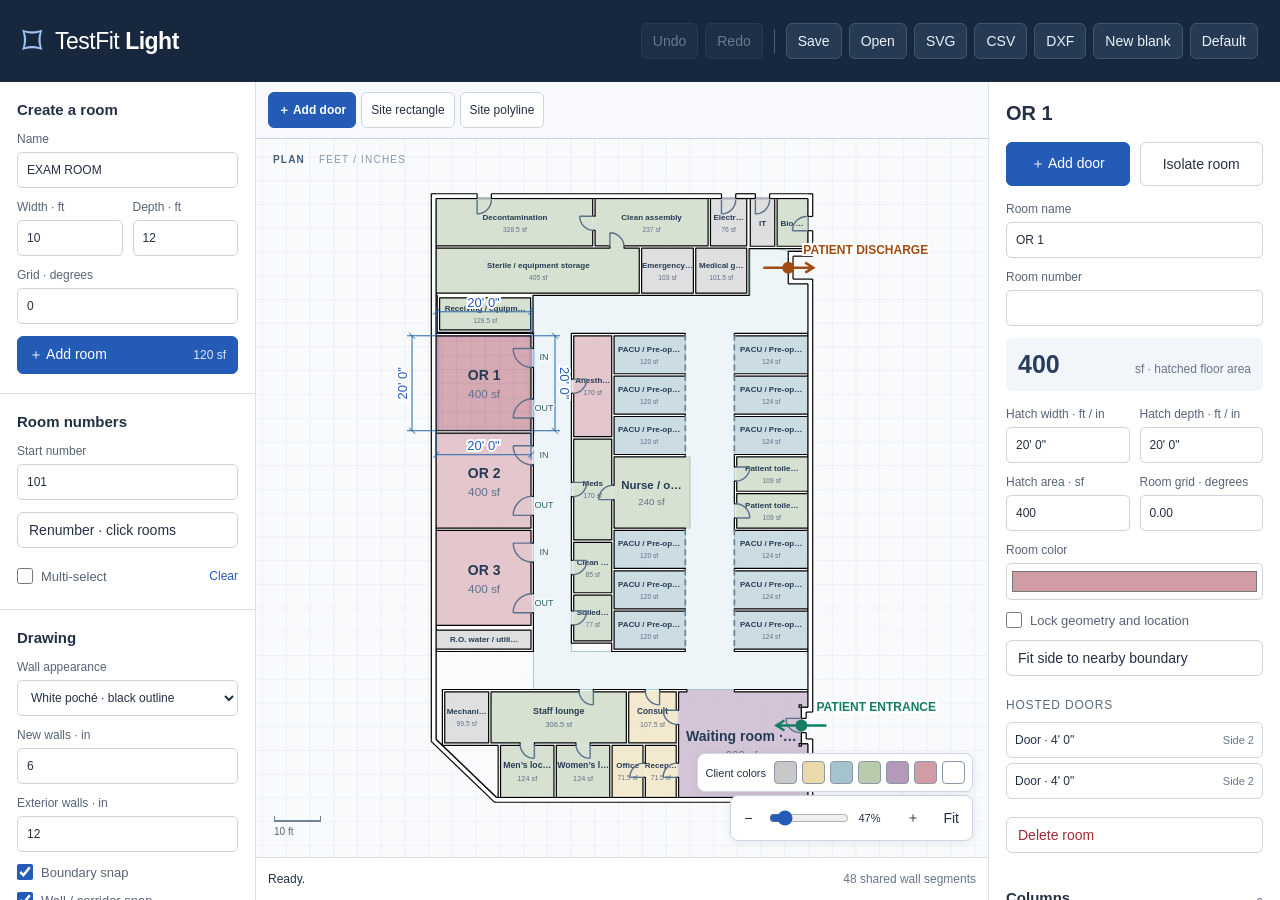
==== index.html @ dc048bba "Add files via upload" ====
<!doctype html>
<html lang="en">
<head><meta charset="utf-8"><meta name="viewport" content="width=device-width, initial-scale=1"><title>TestFit Light</title><meta name="description" content="A straight-sided architectural test-fit editor with boundary alignment, shared walls, groups, doors and curtains."><link rel="stylesheet" href="styles.css?v=solid-wall-snap-71"></head>
<body>
  <header><div class="brand"><span class="brand-mark" aria-hidden="true">⌑</span><div><h1>TestFit <strong>Light</strong></h1></div></div><div class="header-actions"><button id="undo" title="Undo (Ctrl+Z)">Undo</button><button id="redo" title="Redo (Ctrl+Shift+Z)">Redo</button><span class="divider"></span><button id="save">Save</button><button id="open">Open</button><button id="export" title="Wall centerlines + door leaves and swing arcs · no fills or reference outlines · full-size feet">SVG</button><button id="exportCsv" title="Room program: net hatch areas and feet/inches A × B dimensions">CSV</button><button id="exportDxf" title="Editable wall-centerline curves · 1 CAD unit = 1 foot">DXF</button><button id="blank">New blank</button><button id="sample" title="Default layout">Default</button><input id="file" type="file" accept=".json" hidden></div></header>
  <main>
    <aside class="left" id="roomsPanel">
      <section><h2>Create a room</h2><form id="createForm"><label>Name<input id="newName" value="EXAM ROOM" maxlength="48" required></label><div class="two"><label>Width · ft<input id="newWidth" type="number" min="2" max="500" step="0.25" value="10" required></label><label>Depth · ft<input id="newDepth" type="number" min="2" max="500" step="0.25" value="12" required></label></div><div><label>Grid · degrees<input id="newAngle" type="number" min="-180" max="180" step="1" value="0"></label></div><button class="primary wide" type="submit">＋ Add room <span id="newArea">120 sf</span></button></form></section>
      <section><h2>Room numbers</h2><label>Start number<input id="numberStart" value="101" maxlength="32" placeholder="A-101"></label><button id="renumberRooms" class="wide">Renumber · click rooms</button><div class="selection-tools"><label class="check"><input id="multi" type="checkbox"> Multi-select</label><button id="clearSelection" class="text-button">Clear</button></div></section>
      <section><h2>Drawing</h2><label>Wall appearance<select id="wallStyle"><option value="black">Solid black</option><option value="poche" selected>White poché · black outline</option><option value="hatch">Hatched poché · black outline</option></select></label><label>New walls · in<input id="defaultThickness" type="number" min="1" max="36" step="0.5" value="6"></label><label>Exterior walls · in<input id="exteriorThickness" type="number" min="1" max="36" step="0.5" value="12"></label><label class="check"><input id="boundarySnap" type="checkbox" checked> Boundary snap</label><label class="check"><input id="roomSnap" type="checkbox" checked> Wall / corridor snap</label><label>Solid wall snap<select id="solidWallSnap"><option value="middle">Middle</option><option value="outer">Outer face</option><option value="inner">Inner face</option></select></label><label>Snap distance · ft<input id="snapDistance" type="number" min="0.1" max="10" step="0.25" value="2"></label></section>
    </aside>
    <section class="workspace" id="canvasPanel" aria-label="Plan drawing">
      <div class="toolbar"><div class="boundary-buttons"><button id="addDoor" class="primary" type="button">＋ Add door</button><button id="siteRect">Site rectangle</button><button id="sitePoly">Site polyline</button><button id="finish" hidden>Finish boundary</button><button id="undoPoint" hidden>Undo point</button><button id="cancel" hidden>Cancel</button></div></div>
      <div class="drawing" id="drawing"><svg id="plan" role="img" aria-label="Interactive architectural floor plan" tabindex="0"></svg><div id="isolationBar" class="isolation-bar" hidden><span id="isolationName"></span><button id="exitIsolation" type="button">Exit isolation</button></div><div id="pathDrawingBar" class="path-drawing-bar" hidden><span id="pathDrawingHint">90° corners · click end, then stop.</span><button id="stopDrawing" class="primary" type="button">■ Stop drawing</button></div><div class="canvas-badge">PLAN <span>FEET / INCHES</span></div><div id="clientPalette" class="client-palette" role="group" aria-label="Client room colors"></div><div class="zoom"><button id="zoomOut" aria-label="Zoom out">−</button><input id="zoom" type="range" min="0.5" max="35" step="0.25" value="10" aria-label="Drawing zoom"><output id="zoomValue">100%</output><button id="zoomIn" aria-label="Zoom in">＋</button><button id="fit">Fit</button></div><div class="scale"><span id="scaleBar"></span><label>10 ft</label></div></div>
      <footer><p id="status" role="status">Ready.</p><output id="wallCount"></output></footer>
    </section>
    <aside class="right" id="propertiesPanel"><div class="inspector-heading"><h2 id="inspectorTitle">EXAM ROOM</h2></div><div id="inspector"></div><section class="corridor-section"><div class="section-heading"><h2>Corridor paths</h2></div><label>New path width · ft<input id="corridorWidth" type="number" min="1" max="100" step="0.25" value="8"></label><label>Path direction<select id="corridorDirection"><option value="ortho" selected>Orthogonal · 90° corners</option><option value="free">Free angle</option></select></label><button id="drawCorridor" class="primary wide">＋ Draw corridor path</button><button id="resumeDrawing" class="wide" type="button" hidden>Resume unfinished path</button><button id="discardDraft" class="text-button" type="button" hidden>Discard unfinished path</button><div id="corridorList" class="side-list"></div></section><section class="boundary-list-section"><div class="section-heading"><h2>Boundaries</h2><span id="boundaryCount"></span></div><div id="boundaryList"></div><div id="exclusionControls"></div><details><summary>Import / edit boundary</summary><input id="svgFile" type="file" accept=".svg,.json,image/svg+xml,application/json" hidden><button id="svgChoose" class="wide" type="button">Choose SVG or JSON file</button><p id="svgNotice" class="hint"></p><label>Outline<select id="svgOutline"></select></label><label>Actual overall width · ft<input id="svgWidth" type="number" min="0.01" max="10000" step="any" value="177"></label><div class="two"><label>Left X · ft<input id="svgX" type="number" step="any" value="0"></label><label>Top Y · ft<input id="svgY" type="number" step="any" value="0"></label></div><label>Apply as<select id="svgMode"><option value="study">Separate boundary-only study</option><option value="replace">Replace boundary · keep rooms in place</option></select></label><div id="svgPreview"></div><button id="svgApply" class="primary wide" type="button" disabled>Apply boundary</button></details><p id="projectNote" class="notice warning" hidden></p></section></aside>
  </main>
  <nav class="mobile-nav"><a href="#canvasPanel">Plan</a><a href="#roomsPanel">Rooms</a><a href="#propertiesPanel">Properties</a></nav>
  <script src="geometry.js?v=solid-wall-snap-71"></script><script src="edit-tools.js?v=solid-wall-snap-71"></script><script src="hosted-doors.js?v=solid-wall-snap-71"></script><script src="cad-export.js?v=solid-wall-snap-71"></script><script src="default-project.js?v=solid-wall-snap-71"></script><script src="september-studies.js?v=solid-wall-snap-71"></script><script src="app.js?v=csv-short-first-72"></script>
</body></html>
---- styles.css ----
:root{font-family:Arial,Helvetica,sans-serif;color:#233044;background:#e8edf2;font-size:14px;--accent:#235bb7;--line:#dbe1e8;--muted:#68768a}*{box-sizing:border-box}body{margin:0}button,input,select{font:inherit}button{background:white;color:inherit;border:1px solid #cbd4df;border-radius:6px;padding:9px 11px;cursor:pointer;min-height:36px}button:hover{background:#edf3fd;border-color:#8caad6}button:disabled{opacity:.4;cursor:default}button.active,.primary{background:var(--accent);color:white;border-color:var(--accent)}button:focus-visible,a:focus-visible,input:focus-visible,select:focus-visible{outline:3px solid #88afea;outline-offset:2px}header{height:82px;padding:15px 22px;display:flex;align-items:center;justify-content:space-between;gap:20px;background:#17283e;color:white}.brand{display:flex;align-items:center;gap:12px;flex-shrink:0}.brand-mark{font-size:40px;line-height:1;color:#9fc0ef}h1{font-size:23px;margin:0;font-weight:400;letter-spacing:-.5px}h1 strong{font-weight:700}.brand p{margin:5px 0 0;font-size:12px;color:#afc0d8}.header-actions{display:flex;gap:7px;align-items:center;overflow:auto}.header-actions button{white-space:nowrap;background:#263a54;color:#eaf1fb;border-color:#42546c}.divider{height:24px;border-left:1px solid #526379;margin:0 4px}main{height:calc(100dvh - 82px);display:grid;grid-template-columns:256px minmax(0,1fr) 292px;min-height:480px}aside{background:#fff;min-width:0;overflow:auto}.left{border-right:1px solid var(--line)}.right{border-left:1px solid var(--line)}section{min-width:0}aside section{padding:19px 17px;border-bottom:1px solid var(--line)}h2{font-size:15px;margin:0 0 14px}.eyebrow{font-size:11px;font-weight:700;letter-spacing:1.6px;color:#70849d;margin-bottom:9px}label{display:flex;flex-direction:column;gap:6px;font-size:12px;color:#566477;margin-bottom:12px}input,select{width:100%;min-width:0;border:1px solid #cbd4df;border-radius:5px;background:#fff;color:#233044;padding:9px;min-height:36px}input[type=checkbox]{width:16px;min-height:16px;height:16px;margin:0;accent-color:var(--accent)}input[type=color]{padding:3px;height:37px}input[type=range]{padding:0;accent-color:var(--accent);border:0;cursor:pointer}.check{flex-direction:row;align-items:center;gap:8px;font-size:13px}.two{display:grid;grid-template-columns:1fr 1fr;gap:10px}.wide{width:100%;display:flex;justify-content:space-between;align-items:center}.primary span{font-size:12px;color:#dce8fd}.hint{font-size:12px;line-height:1.5;color:var(--muted);margin:10px 0 0}.section-heading,.selection-tools{display:flex;align-items:center;justify-content:space-between;gap:8px}.section-heading h2{margin-bottom:10px}.section-heading output{font-size:12px;color:var(--muted)}.text-button{border:0;background:none;padding:0;min-height:28px;color:var(--accent);font-size:12px}.selection-tools .check{margin-bottom:0}.room-list{max-height:200px;overflow:auto;margin:10px -4px 0}.room-row{display:flex;gap:8px;align-items:center;padding:8px 6px;border:1px solid transparent;border-radius:5px}.room-row.active{background:#edf3fd;border-color:#b7ccec}.room-row button{border:0;background:none;min-height:30px;padding:2px;display:flex;flex:1;justify-content:space-between;align-items:center;text-align:left;gap:5px}.room-row button span{display:block;font-size:12px;color:var(--muted);margin-top:3px}.swatch{height:10px;width:10px;border-radius:2px;flex:none}.group-list{display:grid;gap:6px}.group-button{display:flex;justify-content:space-between;width:100%;text-align:left}.group-button small{color:var(--muted)}.workspace{min-width:0;display:flex;flex-direction:column;overflow:hidden}.toolbar{display:flex;flex-wrap:wrap;gap:12px;justify-content:space-between;align-items:center;background:#f7f9fc;padding:10px 12px;border-bottom:1px solid #cbd4df}.segmented{display:flex;gap:3px}.boundary-buttons{display:flex;gap:5px;flex-wrap:wrap}.toolbar button{font-size:12px;padding:7px 9px}.drawing{position:relative;flex:1;min-height:320px;overflow:hidden;background:#f8fafc}#plan{width:100%;height:100%;display:block;touch-action:none;user-select:none}.canvas-badge{position:absolute;left:17px;top:15px;font-size:10px;font-weight:bold;letter-spacing:1.2px;pointer-events:none;color:#465e7b}.canvas-badge span{margin-left:10px;color:#8797a9;font-weight:400}.zoom{position:absolute;bottom:16px;right:15px;display:flex;align-items:center;gap:7px;background:#fff;border:1px solid #ccd6e4;border-radius:8px;box-shadow:0 2px 8px #17283e12;padding:5px}.zoom button{min-height:30px;padding:4px 8px;border:0}.zoom input{width:80px;min-height:30px}.zoom output{font-size:11px;min-width:33px}.scale{position:absolute;left:18px;bottom:20px;pointer-events:none;font-size:10px;color:#738397}.scale span{display:block;border:solid #738397;border-width:0 1px 2px;height:6px}.scale label{font-size:10px;margin:4px 0 0}footer{display:flex;align-items:center;justify-content:space-between;gap:8px;padding:9px 12px;background:#fff;border-top:1px solid var(--line);font-size:12px;min-height:43px}footer p{margin:0;line-height:1.4}footer output{color:var(--muted);white-space:nowrap}.inspector-heading{padding:20px 17px 0}.inspector-heading h2{font-size:20px;margin:0}#inspector{padding:17px}.empty{padding:18px 0;color:var(--muted);line-height:1.55}.metric{background:#f2f5f9;padding:12px;border-radius:6px;margin-bottom:16px;display:flex;align-items:baseline;justify-content:space-between}.metric strong{font-size:25px;color:#263d5b}.metric span{font-size:12px;color:var(--muted)}.subheading{margin:22px 0 10px;font-size:12px;color:#5a6b81;letter-spacing:.8px;text-transform:uppercase}.side-list{display:grid;gap:5px}.side-button{display:flex;align-items:center;justify-content:space-between;text-align:left;font-size:12px;padding:8px}.side-button small{color:var(--muted);font-size:11px}.notice{padding:11px;background:#eaf1fc;border-left:3px solid var(--accent);font-size:12px;line-height:1.5;margin-bottom:16px}.warning{background:#fff6df;border-color:#d99b1d}.danger{color:#a02b36}.boundary-item{padding:10px 0;border-bottom:1px solid #e7ebf1;display:flex;align-items:center;gap:8px}.boundary-item div{flex:1}.boundary-item strong{font-size:12px}.boundary-item small{display:block;color:var(--muted);font-size:11px;margin-top:3px}.boundary-item button{font-size:12px;padding:5px;min-height:28px}.mobile-nav{display:none}.wall-hit{cursor:pointer}.room-hit{cursor:grab}.room-hit.locked{cursor:default}.room-hit:active{cursor:grabbing}[hidden]{display:none!important}
#corridorList{max-height:190px;overflow:auto;margin-top:12px}[data-corridor]{cursor:pointer}.corridor-section{border-top:1px solid var(--line)}
.door-symbol{cursor:grab}.door-symbol:active{cursor:grabbing}.door-hit:hover{stroke:#235bb729}.door-actions{margin:16px 0}.door-actions button{min-height:42px}#addHostedDoor{justify-content:center;min-height:42px}
.door-create{justify-content:center;min-height:42px;margin-bottom:16px}#addDoor{min-height:36px;font-weight:700}.wall-geometry{margin-top:22px}
.room-actions{margin-bottom:16px}.room-actions button{min-height:44px}.extension-controls{padding:14px 0;border-block:1px solid var(--line);margin-block:16px}.extension-controls h3{font-size:15px;margin:0 0 10px}.extension-controls .hint{margin-bottom:12px}.isolation-bar{position:absolute;z-index:2;left:14px;top:40px;display:flex;align-items:center;gap:12px;max-width:calc(100% - 28px);padding:6px 9px;background:#edf3fd;border:1px solid #8caad6;border-radius:7px;box-shadow:0 2px 8px #17283e18;font-size:12px}.isolation-bar span{overflow:hidden;text-overflow:ellipsis;white-space:nowrap}.isolation-bar button{white-space:nowrap;min-height:32px;font-size:12px}.corridor-edge-hit{cursor:move}.corridor-edge-hit:hover{stroke:#235bb738}
.wall-grip{cursor:move}.wall-hit.movable{cursor:var(--wall-cursor,move)}.wall-hit:hover{stroke:#235bb733}.wall-grip:hover circle{fill:#e5efff}#plan.panning,#plan.panning *{cursor:grabbing!important}#plan.drawing-path,#plan.drawing-path *{cursor:crosshair}#plan.panning.drawing-path,#plan.panning.drawing-path *{cursor:grabbing!important}.interaction-hint{margin:0;font-size:14px;line-height:1.4;color:#566477}.interaction-hint span{display:block;font-size:12px;color:#70849d}.interaction-hint .touch-pan-hint{display:none}@media(pointer:coarse){.interaction-hint .mouse-pan-hint{display:none}.interaction-hint .touch-pan-hint{display:block}}.wall-geometry{padding:0 0 18px;margin-bottom:18px;border-bottom:1px solid var(--line)}.wall-geometry h3{margin:0 0 8px;font-size:16px}.wall-geometry .hint{margin:8px 0 14px}.wall-geometry button{margin:0 0 14px;justify-content:center}
.corridor-row{display:flex;gap:6px;align-items:stretch;min-width:0}.corridor-row .side-button{min-width:0;flex:1;flex-direction:column;align-items:flex-start;gap:4px}.corridor-row .side-button span{max-width:100%;overflow-wrap:anywhere}.corridor-delete{flex:none;padding:8px;min-height:42px;font-size:13px}.corridor-delete-primary{margin-bottom:16px;border-color:#e0a5ab;justify-content:center}
.path-drawing-bar{position:absolute;z-index:3;left:50%;top:46px;transform:translateX(-50%);max-width:calc(100% - 20px);display:flex;align-items:center;gap:10px;padding:7px 9px;background:#fff;border:1px solid #8caad6;border-radius:8px;box-shadow:0 3px 12px #17283e22}.path-drawing-bar span{font-size:13px}.path-drawing-bar button{white-space:nowrap;min-height:42px}#resumeDrawing{margin-top:8px}#alignEdges{margin-bottom:10px}
@media(min-width:1600px){main{grid-template-columns:280px minmax(0,1fr) 320px}body{font-size:15px}label{font-size:13px}}
@media(max-width:1100px){main{grid-template-columns:220px minmax(0,1fr) 245px}.toolbar{gap:6px}.toolbar button{padding:7px 6px}aside section,#inspector{padding:15px 12px}.zoom input{width:55px}header{padding:12px}h1{font-size:20px}.header-actions{gap:4px}.header-actions button{padding:8px}}
@media(max-width:800px){header{height:auto;min-height:110px;align-items:flex-start;flex-direction:column;gap:12px}.header-actions{width:100%;padding-bottom:3px}main{height:auto;min-height:0;display:flex;flex-direction:column}.workspace{order:0;height:70dvh;min-height:430px}.left{order:1}.right{order:2}.left,.right{overflow:visible;border:0}.left{display:grid;grid-template-columns:1fr 1fr}.right{display:grid;grid-template-columns:1fr 1fr}.inspector-heading{grid-column:1/-1}.boundary-list-section{border-left:1px solid var(--line)}.zoom input{width:70px}.drawing{min-height:290px}footer{font-size:11px}footer output{display:none}.mobile-nav{display:flex;position:fixed;bottom:0;left:0;right:0;background:#17283e;z-index:10;padding:12px;justify-content:space-around}.mobile-nav a{color:#fff;text-decoration:none;padding:2px 20px}body{padding-bottom:52px}button{min-height:42px}label{font-size:14px}input,select{min-height:42px}}
@media(max-width:480px){.left,.right{display:block}.scale{bottom:67px}.toolbar{padding:8px}.zoom{right:8px;bottom:10px}.brand-mark{font-size:32px}.boundary-list-section{border:0}}
#boundaryPointsEditor{margin-bottom:18px}#boundaryPointsEditor summary{cursor:pointer;font-weight:600}#boundaryPointsEditor label{margin-top:12px}#boundaryPoints{width:100%;resize:vertical;min-height:120px;border:1px solid #cbd4df;border-radius:5px;padding:9px;font:12px/1.5 monospace;color:#233044;background:#fff}#boundaryPoints:focus-visible{outline:3px solid #88afea;outline-offset:2px}#boundaryPointsPreview{margin-top:10px}
.client-palette{position:absolute;z-index:2;bottom:65px;right:15px;display:flex;align-items:center;gap:5px;max-width:calc(100% - 30px);background:#fff;border:1px solid #ccd6e4;border-radius:8px;box-shadow:0 2px 8px #17283e12;padding:7px}.client-palette>span{font-size:11px;margin-right:3px;white-space:nowrap}.client-palette button{background:var(--chip);border:1px solid #8a98a8;border-radius:4px;padding:0;min-height:23px;height:23px;width:23px;flex:none}.client-palette button:disabled{opacity:1;cursor:default}.client-palette button:not(:disabled):hover{outline:2px solid #235bb7;outline-offset:1px}.selection-tools{margin-top:14px}#renumberRooms.active{background:#235bb7;color:white}aside details{padding-top:10px}aside summary{cursor:pointer;font-size:12px;font-weight:600;margin-bottom:12px}#bulkColumns{width:100%;padding:8px;font:12px/1.5 monospace;border:1px solid #cbd4df;border-radius:5px;resize:vertical}#projectNote:empty{display:none}
@media(max-width:480px){.client-palette{right:8px;bottom:63px;gap:4px;padding:6px;max-width:calc(100% - 16px)}.client-palette button{width:22px;height:26px;min-height:26px}.scale{bottom:103px}}
#studyAdvice{margin-top:16px;font-size:13px;line-height:1.5}#studyAdvice details{margin:12px 0}#studyAdvice summary{cursor:pointer;font-weight:600}.study-summary{color:#263c55}.study-comparison{display:grid;gap:4px;padding:10px 0;border-bottom:1px solid #d9e1e8}.study-comparison span{color:#526980}.study-legend{display:grid;gap:7px;padding:12px 0}.study-legend span{display:flex;align-items:center;gap:8px}.study-legend i{width:16px;height:16px;border:1px solid #80909b;border-radius:3px}.column-item{padding:12px 0;border-bottom:1px solid #d9e1e8}.column-item .two{margin-bottom:6px}#columnForm{padding-top:14px}
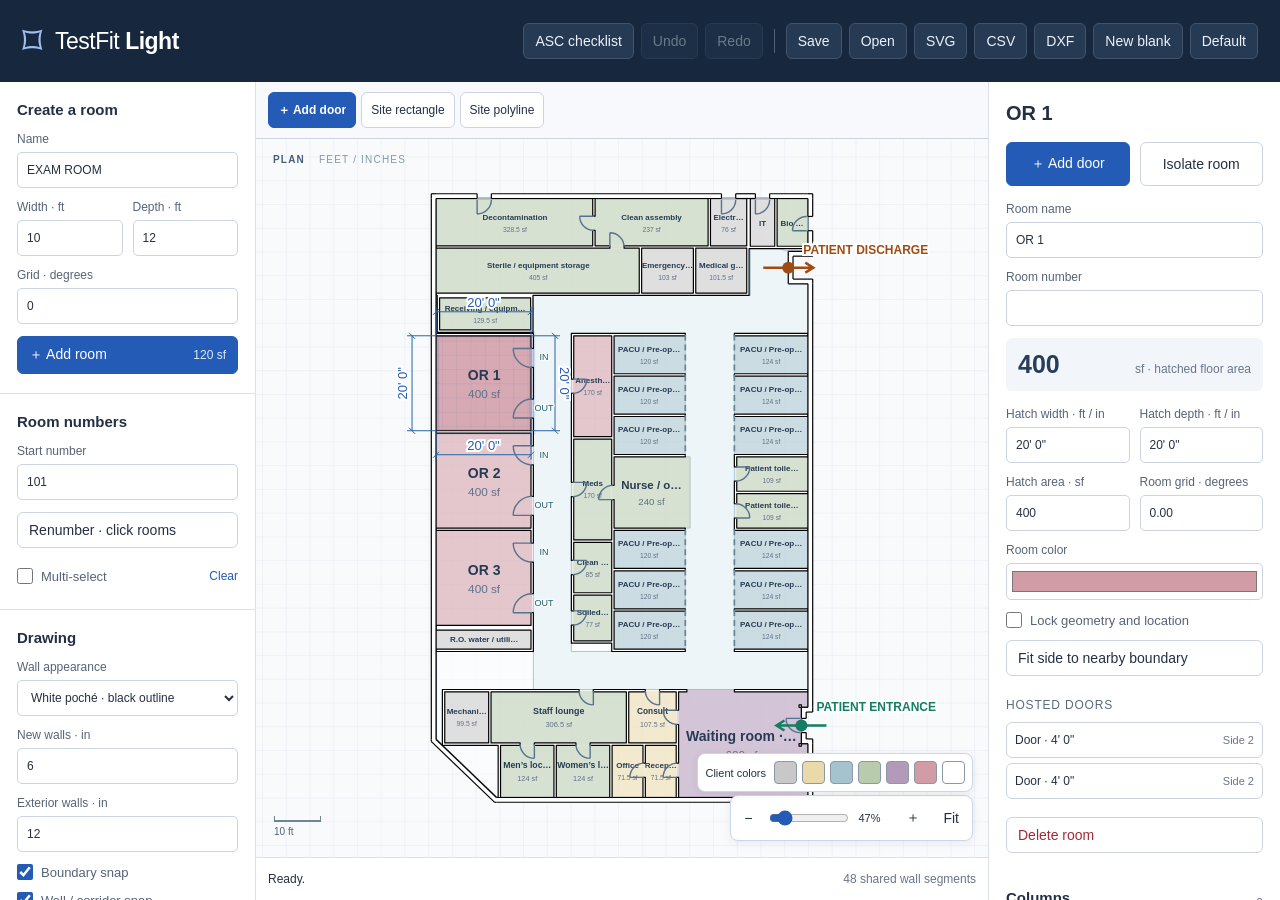
==== commit 82107392: "Link ASC checklist from TestFit editor and repository Add a top-bar ASC checklist link that opens se" ====
--- a/index.html
+++ b/index.html
@@ -1,21 +1,23 @@
-<!doctype html>
-<html lang="en">
-<head><meta charset="utf-8"><meta name="viewport" content="width=device-width, initial-scale=1"><title>TestFit Light</title><meta name="description" content="A straight-sided architectural test-fit editor with boundary alignment, shared walls, groups, doors and curtains."><link rel="stylesheet" href="styles.css?v=solid-wall-snap-71"></head>
-<body>
-  <header><div class="brand"><span class="brand-mark" aria-hidden="true">⌑</span><div><h1>TestFit <strong>Light</strong></h1></div></div><div class="header-actions"><button id="undo" title="Undo (Ctrl+Z)">Undo</button><button id="redo" title="Redo (Ctrl+Shift+Z)">Redo</button><span class="divider"></span><button id="save">Save</button><button id="open">Open</button><button id="export" title="Wall centerlines + door leaves and swing arcs · no fills or reference outlines · full-size feet">SVG</button><button id="exportCsv" title="Room program: net hatch areas and feet/inches A × B dimensions">CSV</button><button id="exportDxf" title="Editable wall-centerline curves · 1 CAD unit = 1 foot">DXF</button><button id="blank">New blank</button><button id="sample" title="Default layout">Default</button><input id="file" type="file" accept=".json" hidden></div></header>
-  <main>
-    <aside class="left" id="roomsPanel">
-      <section><h2>Create a room</h2><form id="createForm"><label>Name<input id="newName" value="EXAM ROOM" maxlength="48" required></label><div class="two"><label>Width · ft<input id="newWidth" type="number" min="2" max="500" step="0.25" value="10" required></label><label>Depth · ft<input id="newDepth" type="number" min="2" max="500" step="0.25" value="12" required></label></div><div><label>Grid · degrees<input id="newAngle" type="number" min="-180" max="180" step="1" value="0"></label></div><button class="primary wide" type="submit">＋ Add room <span id="newArea">120 sf</span></button></form></section>
-      <section><h2>Room numbers</h2><label>Start number<input id="numberStart" value="101" maxlength="32" placeholder="A-101"></label><button id="renumberRooms" class="wide">Renumber · click rooms</button><div class="selection-tools"><label class="check"><input id="multi" type="checkbox"> Multi-select</label><button id="clearSelection" class="text-button">Clear</button></div></section>
-      <section><h2>Drawing</h2><label>Wall appearance<select id="wallStyle"><option value="black">Solid black</option><option value="poche" selected>White poché · black outline</option><option value="hatch">Hatched poché · black outline</option></select></label><label>New walls · in<input id="defaultThickness" type="number" min="1" max="36" step="0.5" value="6"></label><label>Exterior walls · in<input id="exteriorThickness" type="number" min="1" max="36" step="0.5" value="12"></label><label class="check"><input id="boundarySnap" type="checkbox" checked> Boundary snap</label><label class="check"><input id="roomSnap" type="checkbox" checked> Wall / corridor snap</label><label>Solid wall snap<select id="solidWallSnap"><option value="middle">Middle</option><option value="outer">Outer face</option><option value="inner">Inner face</option></select></label><label>Snap distance · ft<input id="snapDistance" type="number" min="0.1" max="10" step="0.25" value="2"></label></section>
-    </aside>
-    <section class="workspace" id="canvasPanel" aria-label="Plan drawing">
-      <div class="toolbar"><div class="boundary-buttons"><button id="addDoor" class="primary" type="button">＋ Add door</button><button id="siteRect">Site rectangle</button><button id="sitePoly">Site polyline</button><button id="finish" hidden>Finish boundary</button><button id="undoPoint" hidden>Undo point</button><button id="cancel" hidden>Cancel</button></div></div>
-      <div class="drawing" id="drawing"><svg id="plan" role="img" aria-label="Interactive architectural floor plan" tabindex="0"></svg><div id="isolationBar" class="isolation-bar" hidden><span id="isolationName"></span><button id="exitIsolation" type="button">Exit isolation</button></div><div id="pathDrawingBar" class="path-drawing-bar" hidden><span id="pathDrawingHint">90° corners · click end, then stop.</span><button id="stopDrawing" class="primary" type="button">■ Stop drawing</button></div><div class="canvas-badge">PLAN <span>FEET / INCHES</span></div><div id="clientPalette" class="client-palette" role="group" aria-label="Client room colors"></div><div class="zoom"><button id="zoomOut" aria-label="Zoom out">−</button><input id="zoom" type="range" min="0.5" max="35" step="0.25" value="10" aria-label="Drawing zoom"><output id="zoomValue">100%</output><button id="zoomIn" aria-label="Zoom in">＋</button><button id="fit">Fit</button></div><div class="scale"><span id="scaleBar"></span><label>10 ft</label></div></div>
-      <footer><p id="status" role="status">Ready.</p><output id="wallCount"></output></footer>
-    </section>
-    <aside class="right" id="propertiesPanel"><div class="inspector-heading"><h2 id="inspectorTitle">EXAM ROOM</h2></div><div id="inspector"></div><section class="corridor-section"><div class="section-heading"><h2>Corridor paths</h2></div><label>New path width · ft<input id="corridorWidth" type="number" min="1" max="100" step="0.25" value="8"></label><label>Path direction<select id="corridorDirection"><option value="ortho" selected>Orthogonal · 90° corners</option><option value="free">Free angle</option></select></label><button id="drawCorridor" class="primary wide">＋ Draw corridor path</button><button id="resumeDrawing" class="wide" type="button" hidden>Resume unfinished path</button><button id="discardDraft" class="text-button" type="button" hidden>Discard unfinished path</button><div id="corridorList" class="side-list"></div></section><section class="boundary-list-section"><div class="section-heading"><h2>Boundaries</h2><span id="boundaryCount"></span></div><div id="boundaryList"></div><div id="exclusionControls"></div><details><summary>Import / edit boundary</summary><input id="svgFile" type="file" accept=".svg,.json,image/svg+xml,application/json" hidden><button id="svgChoose" class="wide" type="button">Choose SVG or JSON file</button><p id="svgNotice" class="hint"></p><label>Outline<select id="svgOutline"></select></label><label>Actual overall width · ft<input id="svgWidth" type="number" min="0.01" max="10000" step="any" value="177"></label><div class="two"><label>Left X · ft<input id="svgX" type="number" step="any" value="0"></label><label>Top Y · ft<input id="svgY" type="number" step="any" value="0"></label></div><label>Apply as<select id="svgMode"><option value="study">Separate boundary-only study</option><option value="replace">Replace boundary · keep rooms in place</option></select></label><div id="svgPreview"></div><button id="svgApply" class="primary wide" type="button" disabled>Apply boundary</button></details><p id="projectNote" class="notice warning" hidden></p></section></aside>
-  </main>
-  <nav class="mobile-nav"><a href="#canvasPanel">Plan</a><a href="#roomsPanel">Rooms</a><a href="#propertiesPanel">Properties</a></nav>
-  <script src="geometry.js?v=solid-wall-snap-71"></script><script src="edit-tools.js?v=solid-wall-snap-71"></script><script src="hosted-doors.js?v=solid-wall-snap-71"></script><script src="cad-export.js?v=solid-wall-snap-71"></script><script src="default-project.js?v=solid-wall-snap-71"></script><script src="september-studies.js?v=solid-wall-snap-71"></script><script src="app.js?v=csv-short-first-72"></script>
-</body></html>
+<!doctype html>
+<html lang="en">
+<head><meta charset="utf-8"><meta name="viewport" content="width=device-width, initial-scale=1"><title>TestFit Light</title><meta name="description" content="A straight-sided architectural test-fit editor with boundary alignment, shared walls, groups, doors and curtains."><link rel="stylesheet" href="styles.css?v=solid-wall-snap-71">
+<style>.header-actions .reference-link{display:inline-flex;align-items:center;white-space:nowrap;background:#263a54;color:#eaf1fb;border:1px solid #42546c;border-radius:6px;padding:9px 11px;min-height:36px;text-decoration:none}.header-actions .reference-link:hover{background:#314b6c;border-color:#8caad6}@media(max-width:1100px){.header-actions .reference-link{padding:8px}}</style>
+</head>
+<body>
+  <header><div class="brand"><span class="brand-mark" aria-hidden="true">⌑</span><div><h1>TestFit <strong>Light</strong></h1></div></div><div class="header-actions"><a class="reference-link" href="asc-checklist.html" target="_blank" rel="noopener noreferrer" title="Texas ASC room requirements and chapter references">ASC checklist</a><button id="undo" title="Undo (Ctrl+Z)">Undo</button><button id="redo" title="Redo (Ctrl+Shift+Z)">Redo</button><span class="divider"></span><button id="save">Save</button><button id="open">Open</button><button id="export" title="Wall centerlines + door leaves and swing arcs · no fills or reference outlines · full-size feet">SVG</button><button id="exportCsv" title="Room program: net hatch areas and feet/inches A × B dimensions">CSV</button><button id="exportDxf" title="Editable wall-centerline curves · 1 CAD unit = 1 foot">DXF</button><button id="blank">New blank</button><button id="sample" title="Default layout">Default</button><input id="file" type="file" accept=".json" hidden></div></header>
+  <main>
+    <aside class="left" id="roomsPanel">
+      <section><h2>Create a room</h2><form id="createForm"><label>Name<input id="newName" value="EXAM ROOM" maxlength="48" required></label><div class="two"><label>Width · ft<input id="newWidth" type="number" min="2" max="500" step="0.25" value="10" required></label><label>Depth · ft<input id="newDepth" type="number" min="2" max="500" step="0.25" value="12" required></label></div><div><label>Grid · degrees<input id="newAngle" type="number" min="-180" max="180" step="1" value="0"></label></div><button class="primary wide" type="submit">＋ Add room <span id="newArea">120 sf</span></button></form></section>
+      <section><h2>Room numbers</h2><label>Start number<input id="numberStart" value="101" maxlength="32" placeholder="A-101"></label><button id="renumberRooms" class="wide">Renumber · click rooms</button><div class="selection-tools"><label class="check"><input id="multi" type="checkbox"> Multi-select</label><button id="clearSelection" class="text-button">Clear</button></div></section>
+      <section><h2>Drawing</h2><label>Wall appearance<select id="wallStyle"><option value="black">Solid black</option><option value="poche" selected>White poché · black outline</option><option value="hatch">Hatched poché · black outline</option></select></label><label>New walls · in<input id="defaultThickness" type="number" min="1" max="36" step="0.5" value="6"></label><label>Exterior walls · in<input id="exteriorThickness" type="number" min="1" max="36" step="0.5" value="12"></label><label class="check"><input id="boundarySnap" type="checkbox" checked> Boundary snap</label><label class="check"><input id="roomSnap" type="checkbox" checked> Wall / corridor snap</label><label>Solid wall snap<select id="solidWallSnap"><option value="middle">Middle</option><option value="outer">Outer face</option><option value="inner">Inner face</option></select></label><label>Snap distance · ft<input id="snapDistance" type="number" min="0.1" max="10" step="0.25" value="2"></label></section>
+    </aside>
+    <section class="workspace" id="canvasPanel" aria-label="Plan drawing">
+      <div class="toolbar"><div class="boundary-buttons"><button id="addDoor" class="primary" type="button">＋ Add door</button><button id="siteRect">Site rectangle</button><button id="sitePoly">Site polyline</button><button id="finish" hidden>Finish boundary</button><button id="undoPoint" hidden>Undo point</button><button id="cancel" hidden>Cancel</button></div></div>
+      <div class="drawing" id="drawing"><svg id="plan" role="img" aria-label="Interactive architectural floor plan" tabindex="0"></svg><div id="isolationBar" class="isolation-bar" hidden><span id="isolationName"></span><button id="exitIsolation" type="button">Exit isolation</button></div><div id="pathDrawingBar" class="path-drawing-bar" hidden><span id="pathDrawingHint">90° corners · click end, then stop.</span><button id="stopDrawing" class="primary" type="button">■ Stop drawing</button></div><div class="canvas-badge">PLAN <span>FEET / INCHES</span></div><div id="clientPalette" class="client-palette" role="group" aria-label="Client room colors"></div><div class="zoom"><button id="zoomOut" aria-label="Zoom out">−</button><input id="zoom" type="range" min="0.5" max="35" step="0.25" value="10" aria-label="Drawing zoom"><output id="zoomValue">100%</output><button id="zoomIn" aria-label="Zoom in">＋</button><button id="fit">Fit</button></div><div class="scale"><span id="scaleBar"></span><label>10 ft</label></div></div>
+      <footer><p id="status" role="status">Ready.</p><output id="wallCount"></output></footer>
+    </section>
+    <aside class="right" id="propertiesPanel"><div class="inspector-heading"><h2 id="inspectorTitle">EXAM ROOM</h2></div><div id="inspector"></div><section class="corridor-section"><div class="section-heading"><h2>Corridor paths</h2></div><label>New path width · ft<input id="corridorWidth" type="number" min="1" max="100" step="0.25" value="8"></label><label>Path direction<select id="corridorDirection"><option value="ortho" selected>Orthogonal · 90° corners</option><option value="free">Free angle</option></select></label><button id="drawCorridor" class="primary wide">＋ Draw corridor path</button><button id="resumeDrawing" class="wide" type="button" hidden>Resume unfinished path</button><button id="discardDraft" class="text-button" type="button" hidden>Discard unfinished path</button><div id="corridorList" class="side-list"></div></section><section class="boundary-list-section"><div class="section-heading"><h2>Boundaries</h2><span id="boundaryCount"></span></div><div id="boundaryList"></div><div id="exclusionControls"></div><details><summary>Import / edit boundary</summary><input id="svgFile" type="file" accept=".svg,.json,image/svg+xml,application/json" hidden><button id="svgChoose" class="wide" type="button">Choose SVG or JSON file</button><p id="svgNotice" class="hint"></p><label>Outline<select id="svgOutline"></select></label><label>Actual overall width · ft<input id="svgWidth" type="number" min="0.01" max="10000" step="any" value="177"></label><div class="two"><label>Left X · ft<input id="svgX" type="number" step="any" value="0"></label><label>Top Y · ft<input id="svgY" type="number" step="any" value="0"></label></div><label>Apply as<select id="svgMode"><option value="study">Separate boundary-only study</option><option value="replace">Replace boundary · keep rooms in place</option></select></label><div id="svgPreview"></div><button id="svgApply" class="primary wide" type="button" disabled>Apply boundary</button></details><p id="projectNote" class="notice warning" hidden></p></section></aside>
+  </main>
+  <nav class="mobile-nav"><a href="#canvasPanel">Plan</a><a href="#roomsPanel">Rooms</a><a href="#propertiesPanel">Properties</a></nav>
+  <script src="geometry.js?v=corridor-wall-edge-73"></script><script src="edit-tools.js?v=solid-wall-snap-71"></script><script src="hosted-doors.js?v=solid-wall-snap-71"></script><script src="cad-export.js?v=solid-wall-snap-71"></script><script src="default-project.js?v=solid-wall-snap-71"></script><script src="september-studies.js?v=solid-wall-snap-71"></script><script src="app.js?v=csv-short-first-72"></script>
+</body></html>
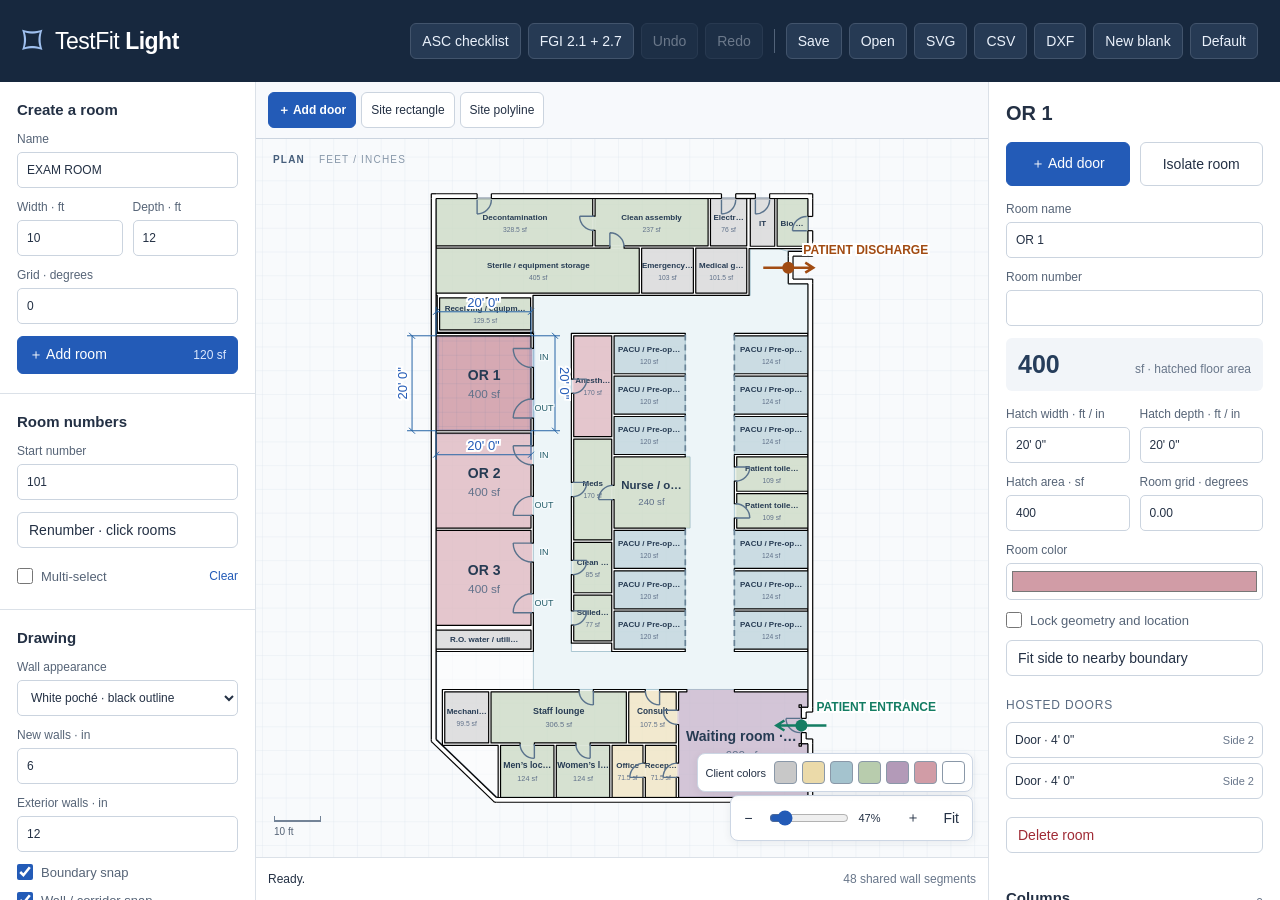
==== commit 7837b92b: "Add public-source FGI 2.1 and 2.7 checklist Publish 28 review topics: 2022 section map, nine sourced" ====
--- a/index.html
+++ b/index.html
@@ -4,7 +4,7 @@
 <style>.header-actions .reference-link{display:inline-flex;align-items:center;white-space:nowrap;background:#263a54;color:#eaf1fb;border:1px solid #42546c;border-radius:6px;padding:9px 11px;min-height:36px;text-decoration:none}.header-actions .reference-link:hover{background:#314b6c;border-color:#8caad6}@media(max-width:1100px){.header-actions .reference-link{padding:8px}}</style>
 </head>
 <body>
-  <header><div class="brand"><span class="brand-mark" aria-hidden="true">⌑</span><div><h1>TestFit <strong>Light</strong></h1></div></div><div class="header-actions"><a class="reference-link" href="asc-checklist.html" target="_blank" rel="noopener noreferrer" title="Texas ASC room requirements and chapter references">ASC checklist</a><button id="undo" title="Undo (Ctrl+Z)">Undo</button><button id="redo" title="Redo (Ctrl+Shift+Z)">Redo</button><span class="divider"></span><button id="save">Save</button><button id="open">Open</button><button id="export" title="Wall centerlines + door leaves and swing arcs · no fills or reference outlines · full-size feet">SVG</button><button id="exportCsv" title="Room program: net hatch areas and feet/inches A × B dimensions">CSV</button><button id="exportDxf" title="Editable wall-centerline curves · 1 CAD unit = 1 foot">DXF</button><button id="blank">New blank</button><button id="sample" title="Default layout">Default</button><input id="file" type="file" accept=".json" hidden></div></header>
+  <header><div class="brand"><span class="brand-mark" aria-hidden="true">⌑</span><div><h1>TestFit <strong>Light</strong></h1></div></div><div class="header-actions"><a class="reference-link" href="asc-checklist.html" target="_blank" rel="noopener noreferrer" title="Texas ASC room requirements and chapter references">ASC checklist</a><a class="reference-link" href="fgi-checklist.html" target="_blank" rel="noopener noreferrer" title="FGI outpatient chapters 2.1 and 2.7 · public-source review">FGI 2.1 + 2.7</a><button id="undo" title="Undo (Ctrl+Z)">Undo</button><button id="redo" title="Redo (Ctrl+Shift+Z)">Redo</button><span class="divider"></span><button id="save">Save</button><button id="open">Open</button><button id="export" title="Wall centerlines + door leaves and swing arcs · no fills or reference outlines · full-size feet">SVG</button><button id="exportCsv" title="Room program: net hatch areas and feet/inches A × B dimensions">CSV</button><button id="exportDxf" title="Editable wall-centerline curves · 1 CAD unit = 1 foot">DXF</button><button id="blank">New blank</button><button id="sample" title="Default layout">Default</button><input id="file" type="file" accept=".json" hidden></div></header>
   <main>
     <aside class="left" id="roomsPanel">
       <section><h2>Create a room</h2><form id="createForm"><label>Name<input id="newName" value="EXAM ROOM" maxlength="48" required></label><div class="two"><label>Width · ft<input id="newWidth" type="number" min="2" max="500" step="0.25" value="10" required></label><label>Depth · ft<input id="newDepth" type="number" min="2" max="500" step="0.25" value="12" required></label></div><div><label>Grid · degrees<input id="newAngle" type="number" min="-180" max="180" step="1" value="0"></label></div><button class="primary wide" type="submit">＋ Add room <span id="newArea">120 sf</span></button></form></section>
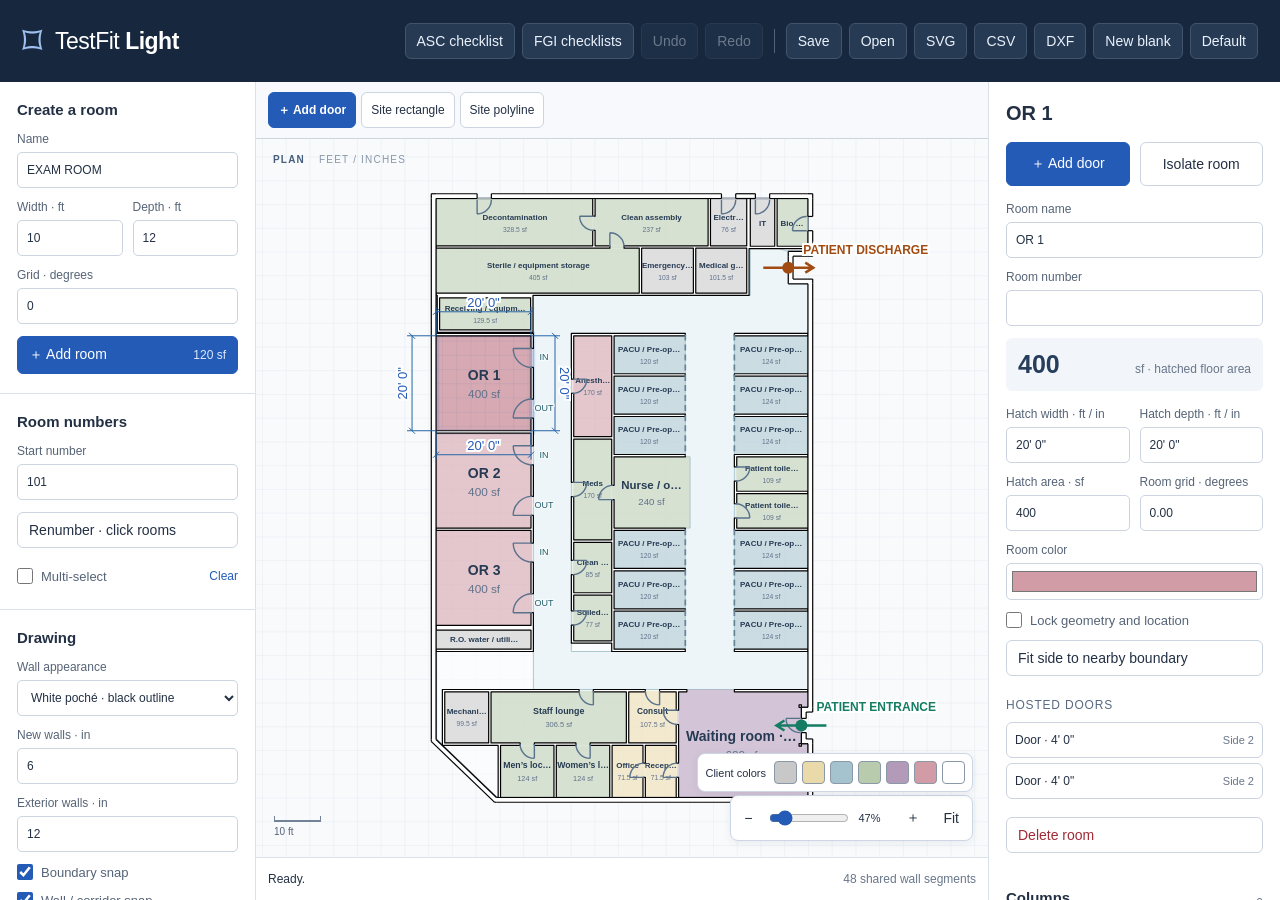
==== commit b8a32146: "Add FGI 2010 legacy ASC checklist Add 14 selected historical checks with exact clause/PDF-page links" ====
--- a/index.html
+++ b/index.html
@@ -4,7 +4,7 @@
 <style>.header-actions .reference-link{display:inline-flex;align-items:center;white-space:nowrap;background:#263a54;color:#eaf1fb;border:1px solid #42546c;border-radius:6px;padding:9px 11px;min-height:36px;text-decoration:none}.header-actions .reference-link:hover{background:#314b6c;border-color:#8caad6}@media(max-width:1100px){.header-actions .reference-link{padding:8px}}</style>
 </head>
 <body>
-  <header><div class="brand"><span class="brand-mark" aria-hidden="true">⌑</span><div><h1>TestFit <strong>Light</strong></h1></div></div><div class="header-actions"><a class="reference-link" href="asc-checklist.html" target="_blank" rel="noopener noreferrer" title="Texas ASC room requirements and chapter references">ASC checklist</a><a class="reference-link" href="fgi-checklist.html" target="_blank" rel="noopener noreferrer" title="FGI outpatient chapters 2.1 and 2.7 · public-source review">FGI 2.1 + 2.7</a><button id="undo" title="Undo (Ctrl+Z)">Undo</button><button id="redo" title="Redo (Ctrl+Shift+Z)">Redo</button><span class="divider"></span><button id="save">Save</button><button id="open">Open</button><button id="export" title="Wall centerlines + door leaves and swing arcs · no fills or reference outlines · full-size feet">SVG</button><button id="exportCsv" title="Room program: net hatch areas and feet/inches A × B dimensions">CSV</button><button id="exportDxf" title="Editable wall-centerline curves · 1 CAD unit = 1 foot">DXF</button><button id="blank">New blank</button><button id="sample" title="Default layout">Default</button><input id="file" type="file" accept=".json" hidden></div></header>
+  <header><div class="brand"><span class="brand-mark" aria-hidden="true">⌑</span><div><h1>TestFit <strong>Light</strong></h1></div></div><div class="header-actions"><a class="reference-link" href="asc-checklist.html" target="_blank" rel="noopener noreferrer" title="Texas ASC room requirements and chapter references">ASC checklist</a><a class="reference-link" href="fgi-checklist.html" target="_blank" rel="noopener noreferrer" title="FGI outpatient checklists · 2010 legacy and 2022 public sources">FGI checklists</a><button id="undo" title="Undo (Ctrl+Z)">Undo</button><button id="redo" title="Redo (Ctrl+Shift+Z)">Redo</button><span class="divider"></span><button id="save">Save</button><button id="open">Open</button><button id="export" title="Wall centerlines + door leaves and swing arcs · no fills or reference outlines · full-size feet">SVG</button><button id="exportCsv" title="Room program: net hatch areas and feet/inches A × B dimensions">CSV</button><button id="exportDxf" title="Editable wall-centerline curves · 1 CAD unit = 1 foot">DXF</button><button id="blank">New blank</button><button id="sample" title="Default layout">Default</button><input id="file" type="file" accept=".json" hidden></div></header>
   <main>
     <aside class="left" id="roomsPanel">
       <section><h2>Create a room</h2><form id="createForm"><label>Name<input id="newName" value="EXAM ROOM" maxlength="48" required></label><div class="two"><label>Width · ft<input id="newWidth" type="number" min="2" max="500" step="0.25" value="10" required></label><label>Depth · ft<input id="newDepth" type="number" min="2" max="500" step="0.25" value="12" required></label></div><div><label>Grid · degrees<input id="newAngle" type="number" min="-180" max="180" step="1" value="0"></label></div><button class="primary wide" type="submit">＋ Add room <span id="newArea">120 sf</span></button></form></section>
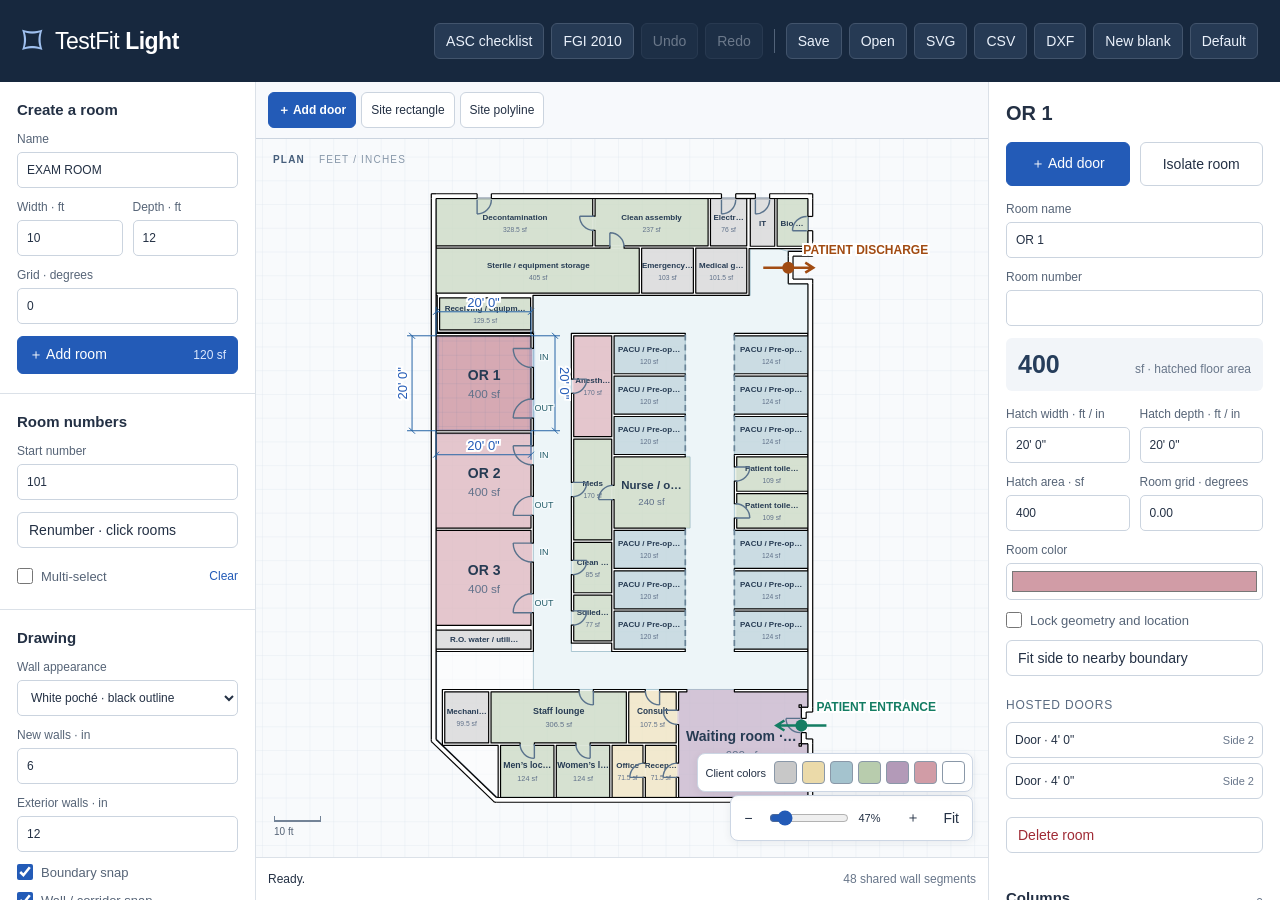
==== commit 125b7356: "Replace 2022 study with expanded FGI 2010 ASC review tracker Add 56 original review topics and 169 q" ====
--- a/index.html
+++ b/index.html
@@ -4,7 +4,7 @@
 <style>.header-actions .reference-link{display:inline-flex;align-items:center;white-space:nowrap;background:#263a54;color:#eaf1fb;border:1px solid #42546c;border-radius:6px;padding:9px 11px;min-height:36px;text-decoration:none}.header-actions .reference-link:hover{background:#314b6c;border-color:#8caad6}@media(max-width:1100px){.header-actions .reference-link{padding:8px}}</style>
 </head>
 <body>
-  <header><div class="brand"><span class="brand-mark" aria-hidden="true">⌑</span><div><h1>TestFit <strong>Light</strong></h1></div></div><div class="header-actions"><a class="reference-link" href="asc-checklist.html" target="_blank" rel="noopener noreferrer" title="Texas ASC room requirements and chapter references">ASC checklist</a><a class="reference-link" href="fgi-checklist.html" target="_blank" rel="noopener noreferrer" title="FGI outpatient checklists · 2010 legacy and 2022 public sources">FGI checklists</a><button id="undo" title="Undo (Ctrl+Z)">Undo</button><button id="redo" title="Redo (Ctrl+Shift+Z)">Redo</button><span class="divider"></span><button id="save">Save</button><button id="open">Open</button><button id="export" title="Wall centerlines + door leaves and swing arcs · no fills or reference outlines · full-size feet">SVG</button><button id="exportCsv" title="Room program: net hatch areas and feet/inches A × B dimensions">CSV</button><button id="exportDxf" title="Editable wall-centerline curves · 1 CAD unit = 1 foot">DXF</button><button id="blank">New blank</button><button id="sample" title="Default layout">Default</button><input id="file" type="file" accept=".json" hidden></div></header>
+  <header><div class="brand"><span class="brand-mark" aria-hidden="true">⌑</span><div><h1>TestFit <strong>Light</strong></h1></div></div><div class="header-actions"><a class="reference-link" href="asc-checklist.html" target="_blank" rel="noopener noreferrer" title="Texas ASC room requirements and chapter references">ASC checklist</a><a class="reference-link" href="fgi-2010-checklist.html" target="_blank" rel="noopener noreferrer" title="FGI 2010 ASC detailed review checklist">FGI 2010</a><button id="undo" title="Undo (Ctrl+Z)">Undo</button><button id="redo" title="Redo (Ctrl+Shift+Z)">Redo</button><span class="divider"></span><button id="save">Save</button><button id="open">Open</button><button id="export" title="Wall centerlines + door leaves and swing arcs · no fills or reference outlines · full-size feet">SVG</button><button id="exportCsv" title="Room program: net hatch areas and feet/inches A × B dimensions">CSV</button><button id="exportDxf" title="Editable wall-centerline curves · 1 CAD unit = 1 foot">DXF</button><button id="blank">New blank</button><button id="sample" title="Default layout">Default</button><input id="file" type="file" accept=".json" hidden></div></header>
   <main>
     <aside class="left" id="roomsPanel">
       <section><h2>Create a room</h2><form id="createForm"><label>Name<input id="newName" value="EXAM ROOM" maxlength="48" required></label><div class="two"><label>Width · ft<input id="newWidth" type="number" min="2" max="500" step="0.25" value="10" required></label><label>Depth · ft<input id="newDepth" type="number" min="2" max="500" step="0.25" value="12" required></label></div><div><label>Grid · degrees<input id="newAngle" type="number" min="-180" max="180" step="1" value="0"></label></div><button class="primary wide" type="submit">＋ Add room <span id="newArea">120 sf</span></button></form></section>
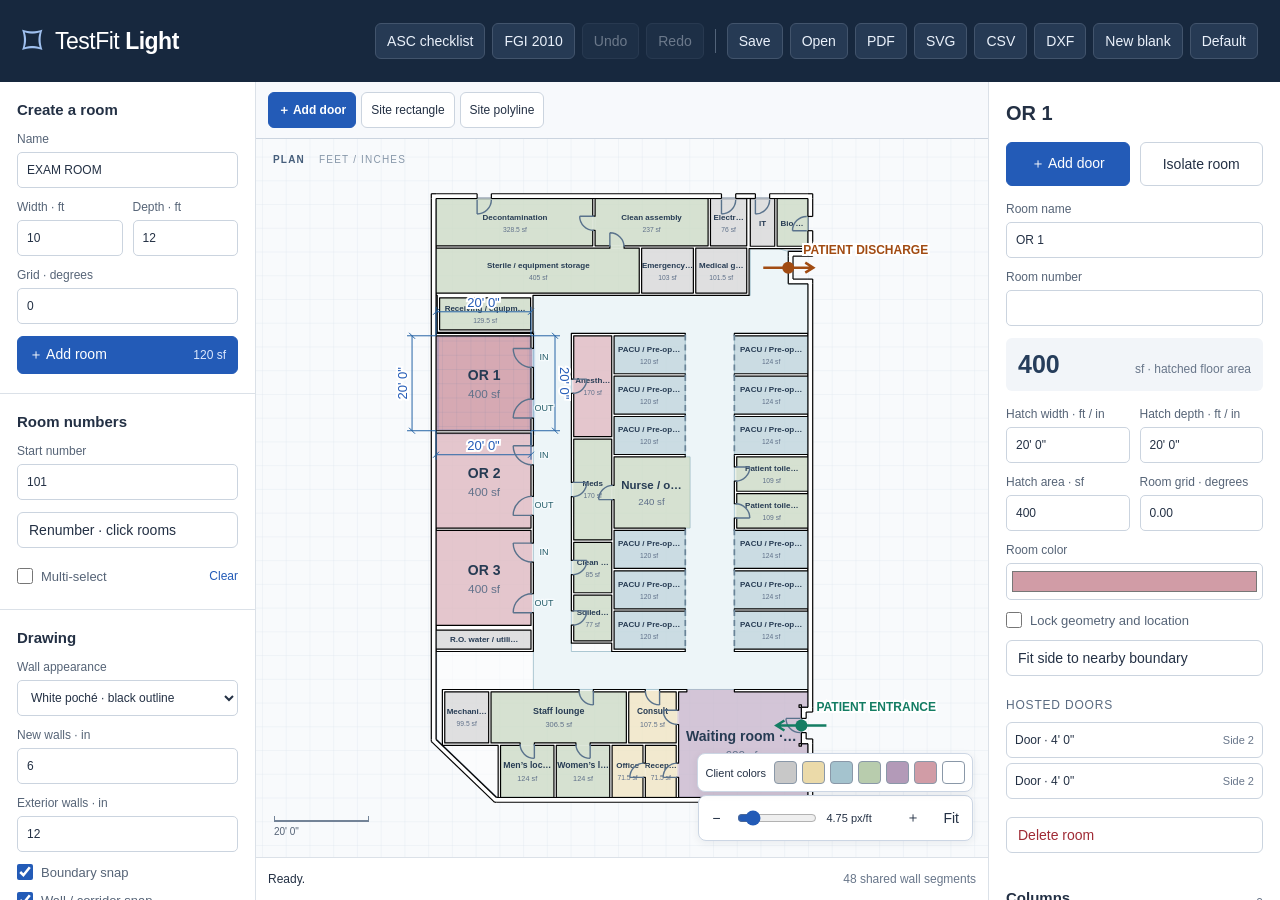
==== commit ec2be0f2: "Add scaled PDF export and fix screen scale" ====
--- a/index.html
+++ b/index.html
@@ -1,23 +1,32 @@
-<!doctype html>
-<html lang="en">
-<head><meta charset="utf-8"><meta name="viewport" content="width=device-width, initial-scale=1"><title>TestFit Light</title><meta name="description" content="A straight-sided architectural test-fit editor with boundary alignment, shared walls, groups, doors and curtains."><link rel="stylesheet" href="styles.css?v=solid-wall-snap-71">
-<style>.header-actions .reference-link{display:inline-flex;align-items:center;white-space:nowrap;background:#263a54;color:#eaf1fb;border:1px solid #42546c;border-radius:6px;padding:9px 11px;min-height:36px;text-decoration:none}.header-actions .reference-link:hover{background:#314b6c;border-color:#8caad6}@media(max-width:1100px){.header-actions .reference-link{padding:8px}}</style>
-</head>
-<body>
-  <header><div class="brand"><span class="brand-mark" aria-hidden="true">⌑</span><div><h1>TestFit <strong>Light</strong></h1></div></div><div class="header-actions"><a class="reference-link" href="asc-checklist.html" target="_blank" rel="noopener noreferrer" title="Texas ASC room requirements and chapter references">ASC checklist</a><a class="reference-link" href="fgi-2010-checklist.html" target="_blank" rel="noopener noreferrer" title="FGI 2010 ASC detailed review checklist">FGI 2010</a><button id="undo" title="Undo (Ctrl+Z)">Undo</button><button id="redo" title="Redo (Ctrl+Shift+Z)">Redo</button><span class="divider"></span><button id="save">Save</button><button id="open">Open</button><button id="export" title="Wall centerlines + door leaves and swing arcs · no fills or reference outlines · full-size feet">SVG</button><button id="exportCsv" title="Room program: net hatch areas and feet/inches A × B dimensions">CSV</button><button id="exportDxf" title="Editable wall-centerline curves · 1 CAD unit = 1 foot">DXF</button><button id="blank">New blank</button><button id="sample" title="Default layout">Default</button><input id="file" type="file" accept=".json" hidden></div></header>
-  <main>
-    <aside class="left" id="roomsPanel">
-      <section><h2>Create a room</h2><form id="createForm"><label>Name<input id="newName" value="EXAM ROOM" maxlength="48" required></label><div class="two"><label>Width · ft<input id="newWidth" type="number" min="2" max="500" step="0.25" value="10" required></label><label>Depth · ft<input id="newDepth" type="number" min="2" max="500" step="0.25" value="12" required></label></div><div><label>Grid · degrees<input id="newAngle" type="number" min="-180" max="180" step="1" value="0"></label></div><button class="primary wide" type="submit">＋ Add room <span id="newArea">120 sf</span></button></form></section>
-      <section><h2>Room numbers</h2><label>Start number<input id="numberStart" value="101" maxlength="32" placeholder="A-101"></label><button id="renumberRooms" class="wide">Renumber · click rooms</button><div class="selection-tools"><label class="check"><input id="multi" type="checkbox"> Multi-select</label><button id="clearSelection" class="text-button">Clear</button></div></section>
-      <section><h2>Drawing</h2><label>Wall appearance<select id="wallStyle"><option value="black">Solid black</option><option value="poche" selected>White poché · black outline</option><option value="hatch">Hatched poché · black outline</option></select></label><label>New walls · in<input id="defaultThickness" type="number" min="1" max="36" step="0.5" value="6"></label><label>Exterior walls · in<input id="exteriorThickness" type="number" min="1" max="36" step="0.5" value="12"></label><label class="check"><input id="boundarySnap" type="checkbox" checked> Boundary snap</label><label class="check"><input id="roomSnap" type="checkbox" checked> Wall / corridor snap</label><label>Solid wall snap<select id="solidWallSnap"><option value="middle">Middle</option><option value="outer">Outer face</option><option value="inner">Inner face</option></select></label><label>Snap distance · ft<input id="snapDistance" type="number" min="0.1" max="10" step="0.25" value="2"></label></section>
-    </aside>
-    <section class="workspace" id="canvasPanel" aria-label="Plan drawing">
-      <div class="toolbar"><div class="boundary-buttons"><button id="addDoor" class="primary" type="button">＋ Add door</button><button id="siteRect">Site rectangle</button><button id="sitePoly">Site polyline</button><button id="finish" hidden>Finish boundary</button><button id="undoPoint" hidden>Undo point</button><button id="cancel" hidden>Cancel</button></div></div>
-      <div class="drawing" id="drawing"><svg id="plan" role="img" aria-label="Interactive architectural floor plan" tabindex="0"></svg><div id="isolationBar" class="isolation-bar" hidden><span id="isolationName"></span><button id="exitIsolation" type="button">Exit isolation</button></div><div id="pathDrawingBar" class="path-drawing-bar" hidden><span id="pathDrawingHint">90° corners · click end, then stop.</span><button id="stopDrawing" class="primary" type="button">■ Stop drawing</button></div><div class="canvas-badge">PLAN <span>FEET / INCHES</span></div><div id="clientPalette" class="client-palette" role="group" aria-label="Client room colors"></div><div class="zoom"><button id="zoomOut" aria-label="Zoom out">−</button><input id="zoom" type="range" min="0.5" max="35" step="0.25" value="10" aria-label="Drawing zoom"><output id="zoomValue">100%</output><button id="zoomIn" aria-label="Zoom in">＋</button><button id="fit">Fit</button></div><div class="scale"><span id="scaleBar"></span><label>10 ft</label></div></div>
-      <footer><p id="status" role="status">Ready.</p><output id="wallCount"></output></footer>
-    </section>
-    <aside class="right" id="propertiesPanel"><div class="inspector-heading"><h2 id="inspectorTitle">EXAM ROOM</h2></div><div id="inspector"></div><section class="corridor-section"><div class="section-heading"><h2>Corridor paths</h2></div><label>New path width · ft<input id="corridorWidth" type="number" min="1" max="100" step="0.25" value="8"></label><label>Path direction<select id="corridorDirection"><option value="ortho" selected>Orthogonal · 90° corners</option><option value="free">Free angle</option></select></label><button id="drawCorridor" class="primary wide">＋ Draw corridor path</button><button id="resumeDrawing" class="wide" type="button" hidden>Resume unfinished path</button><button id="discardDraft" class="text-button" type="button" hidden>Discard unfinished path</button><div id="corridorList" class="side-list"></div></section><section class="boundary-list-section"><div class="section-heading"><h2>Boundaries</h2><span id="boundaryCount"></span></div><div id="boundaryList"></div><div id="exclusionControls"></div><details><summary>Import / edit boundary</summary><input id="svgFile" type="file" accept=".svg,.json,image/svg+xml,application/json" hidden><button id="svgChoose" class="wide" type="button">Choose SVG or JSON file</button><p id="svgNotice" class="hint"></p><label>Outline<select id="svgOutline"></select></label><label>Actual overall width · ft<input id="svgWidth" type="number" min="0.01" max="10000" step="any" value="177"></label><div class="two"><label>Left X · ft<input id="svgX" type="number" step="any" value="0"></label><label>Top Y · ft<input id="svgY" type="number" step="any" value="0"></label></div><label>Apply as<select id="svgMode"><option value="study">Separate boundary-only study</option><option value="replace">Replace boundary · keep rooms in place</option></select></label><div id="svgPreview"></div><button id="svgApply" class="primary wide" type="button" disabled>Apply boundary</button></details><p id="projectNote" class="notice warning" hidden></p></section></aside>
-  </main>
-  <nav class="mobile-nav"><a href="#canvasPanel">Plan</a><a href="#roomsPanel">Rooms</a><a href="#propertiesPanel">Properties</a></nav>
-  <script src="geometry.js?v=corridor-wall-edge-73"></script><script src="edit-tools.js?v=solid-wall-snap-71"></script><script src="hosted-doors.js?v=solid-wall-snap-71"></script><script src="cad-export.js?v=solid-wall-snap-71"></script><script src="default-project.js?v=solid-wall-snap-71"></script><script src="september-studies.js?v=solid-wall-snap-71"></script><script src="app.js?v=csv-short-first-72"></script>
-</body></html>
+<!doctype html>
+<html lang="en">
+<head><meta charset="utf-8"><meta name="viewport" content="width=device-width, initial-scale=1"><title>TestFit Light</title><meta name="description" content="A straight-sided architectural test-fit editor with boundary alignment, shared walls, groups, doors and curtains."><link rel="stylesheet" href="styles.css?v=pdf-scale-74">
+<style>.header-actions .reference-link{display:inline-flex;align-items:center;white-space:nowrap;background:#263a54;color:#eaf1fb;border:1px solid #42546c;border-radius:6px;padding:9px 11px;min-height:36px;text-decoration:none}.header-actions .reference-link:hover{background:#314b6c;border-color:#8caad6}@media(max-width:1100px){.header-actions .reference-link{padding:8px}}</style>
+</head>
+<body>
+  <header><div class="brand"><span class="brand-mark" aria-hidden="true">⌑</span><div><h1>TestFit <strong>Light</strong></h1></div></div><div class="header-actions"><a class="reference-link" href="asc-checklist.html" target="_blank" rel="noopener noreferrer" title="Texas ASC room requirements and chapter references">ASC checklist</a><a class="reference-link" href="fgi-2010-checklist.html" target="_blank" rel="noopener noreferrer" title="FGI 2010 ASC detailed review checklist">FGI 2010</a><button id="undo" title="Undo (Ctrl+Z)">Undo</button><button id="redo" title="Redo (Ctrl+Shift+Z)">Redo</button><span class="divider"></span><button id="save">Save</button><button id="open">Open</button><button id="exportPdf" title="Clean PDF · 1/8 inch = 1 foot">PDF</button><button id="export" title="Wall centerlines + door leaves and swing arcs · no fills or reference outlines · full-size feet">SVG</button><button id="exportCsv" title="Room program: net hatch areas and feet/inches A × B dimensions">CSV</button><button id="exportDxf" title="Editable wall-centerline curves · 1 CAD unit = 1 foot">DXF</button><button id="blank">New blank</button><button id="sample" title="Default layout">Default</button><input id="file" type="file" accept=".json" hidden></div></header>
+  <main>
+    <aside class="left" id="roomsPanel">
+      <section><h2>Create a room</h2><form id="createForm"><label>Name<input id="newName" value="EXAM ROOM" maxlength="48" required></label><div class="two"><label>Width · ft<input id="newWidth" type="number" min="2" max="500" step="0.25" value="10" required></label><label>Depth · ft<input id="newDepth" type="number" min="2" max="500" step="0.25" value="12" required></label></div><div><label>Grid · degrees<input id="newAngle" type="number" min="-180" max="180" step="1" value="0"></label></div><button class="primary wide" type="submit">＋ Add room <span id="newArea">120 sf</span></button></form></section>
+      <section><h2>Room numbers</h2><label>Start number<input id="numberStart" value="101" maxlength="32" placeholder="A-101"></label><button id="renumberRooms" class="wide">Renumber · click rooms</button><div class="selection-tools"><label class="check"><input id="multi" type="checkbox"> Multi-select</label><button id="clearSelection" class="text-button">Clear</button></div></section>
+      <section><h2>Drawing</h2><label>Wall appearance<select id="wallStyle"><option value="black">Solid black</option><option value="poche" selected>White poché · black outline</option><option value="hatch">Hatched poché · black outline</option></select></label><label>New walls · in<input id="defaultThickness" type="number" min="1" max="36" step="0.5" value="6"></label><label>Exterior walls · in<input id="exteriorThickness" type="number" min="1" max="36" step="0.5" value="12"></label><label class="check"><input id="boundarySnap" type="checkbox" checked> Boundary snap</label><label class="check"><input id="roomSnap" type="checkbox" checked> Wall / corridor snap</label><label>Solid wall snap<select id="solidWallSnap"><option value="middle">Middle</option><option value="outer">Outer face</option><option value="inner">Inner face</option></select></label><label>Snap distance · ft<input id="snapDistance" type="number" min="0.1" max="10" step="0.25" value="2"></label></section>
+    </aside>
+    <section class="workspace" id="canvasPanel" aria-label="Plan drawing">
+      <div class="toolbar"><div class="boundary-buttons"><button id="addDoor" class="primary" type="button">＋ Add door</button><button id="siteRect">Site rectangle</button><button id="sitePoly">Site polyline</button><button id="finish" hidden>Finish boundary</button><button id="undoPoint" hidden>Undo point</button><button id="cancel" hidden>Cancel</button></div></div>
+      <div class="drawing" id="drawing"><svg id="plan" role="img" aria-label="Interactive architectural floor plan" tabindex="0"></svg><div id="isolationBar" class="isolation-bar" hidden><span id="isolationName"></span><button id="exitIsolation" type="button">Exit isolation</button></div><div id="pathDrawingBar" class="path-drawing-bar" hidden><span id="pathDrawingHint">90° corners · click end, then stop.</span><button id="stopDrawing" class="primary" type="button">■ Stop drawing</button></div><div class="canvas-badge">PLAN <span>FEET / INCHES</span></div><div id="clientPalette" class="client-palette" role="group" aria-label="Client room colors"></div><div class="zoom"><button id="zoomOut" aria-label="Zoom out">−</button><input id="zoom" type="range" min="0.5" max="35" step="0.25" value="10" aria-label="Drawing zoom"><output id="zoomValue">10 px/ft</output><button id="zoomIn" aria-label="Zoom in">＋</button><button id="fit">Fit</button></div><div class="scale"><span id="scaleBar"></span><label id="scaleLabel">10&#39; 0&quot;</label></div></div>
+      <footer><p id="status" role="status">Ready.</p><output id="wallCount"></output></footer>
+    </section>
+    <aside class="right" id="propertiesPanel"><div class="inspector-heading"><h2 id="inspectorTitle">EXAM ROOM</h2></div><div id="inspector"></div><section class="corridor-section"><div class="section-heading"><h2>Corridor paths</h2></div><label>New path width · ft<input id="corridorWidth" type="number" min="1" max="100" step="0.25" value="8"></label><label>Path direction<select id="corridorDirection"><option value="ortho" selected>Orthogonal · 90° corners</option><option value="free">Free angle</option></select></label><button id="drawCorridor" class="primary wide">＋ Draw corridor path</button><button id="resumeDrawing" class="wide" type="button" hidden>Resume unfinished path</button><button id="discardDraft" class="text-button" type="button" hidden>Discard unfinished path</button><div id="corridorList" class="side-list"></div></section><section class="boundary-list-section"><div class="section-heading"><h2>Boundaries</h2><span id="boundaryCount"></span></div><div id="boundaryList"></div><div id="exclusionControls"></div><details><summary>Import / edit boundary</summary><input id="svgFile" type="file" accept=".svg,.json,image/svg+xml,application/json" hidden><button id="svgChoose" class="wide" type="button">Choose SVG or JSON file</button><p id="svgNotice" class="hint"></p><label>Outline<select id="svgOutline"></select></label><label>Actual overall width · ft<input id="svgWidth" type="number" min="0.01" max="10000" step="any" value="177"></label><div class="two"><label>Left X · ft<input id="svgX" type="number" step="any" value="0"></label><label>Top Y · ft<input id="svgY" type="number" step="any" value="0"></label></div><label>Apply as<select id="svgMode"><option value="study">Separate boundary-only study</option><option value="replace">Replace boundary · keep rooms in place</option></select></label><div id="svgPreview"></div><button id="svgApply" class="primary wide" type="button" disabled>Apply boundary</button></details><p id="projectNote" class="notice warning" hidden></p></section></aside>
+  </main>
+  <nav class="mobile-nav"><a href="#canvasPanel">Plan</a><a href="#roomsPanel">Rooms</a><a href="#propertiesPanel">Properties</a></nav>
+  <dialog id="pdfDialog" aria-labelledby="pdfTitle">
+    <h2 id="pdfTitle">Export PDF</h2>
+    <label>Content<select id="pdfScope"><option value="view">Current view</option><option value="plan">Whole plan</option></select></label>
+    <label>Paper<select id="pdfPaper"><option value="auto">Auto sheet · exact scale</option><option value="letter">Letter · 8.5 × 11 in</option><option value="tabloid">Tabloid · 11 × 17 in</option><option value="archC">Arch C · 18 × 24 in</option><option value="archD">Arch D · 24 × 36 in</option></select></label>
+    <p id="pdfSheet" role="status"></p>
+    <p class="hint">1/8″ = 1′-0″ · Print at Actual size / 100%. No grid or editing controls. Room colors remain.</p>
+    <p id="pdfError" class="danger" role="alert"></p>
+    <div class="pdf-actions"><button id="pdfCancel" type="button">Cancel</button><button id="pdfDownload" type="button" class="primary">Download PDF</button></div>
+  </dialog>
+  <script src="pdf-export.js?v=pdf-scale-74"></script><script src="geometry.js?v=corridor-wall-edge-73"></script><script src="edit-tools.js?v=solid-wall-snap-71"></script><script src="hosted-doors.js?v=solid-wall-snap-71"></script><script src="cad-export.js?v=solid-wall-snap-71"></script><script src="default-project.js?v=solid-wall-snap-71"></script><script src="september-studies.js?v=solid-wall-snap-71"></script><script src="app.js?v=pdf-scale-74"></script>
+</body></html>
--- a/styles.css
+++ b/styles.css
@@ -14,3 +14,4 @@
 .client-palette{position:absolute;z-index:2;bottom:65px;right:15px;display:flex;align-items:center;gap:5px;max-width:calc(100% - 30px);background:#fff;border:1px solid #ccd6e4;border-radius:8px;box-shadow:0 2px 8px #17283e12;padding:7px}.client-palette>span{font-size:11px;margin-right:3px;white-space:nowrap}.client-palette button{background:var(--chip);border:1px solid #8a98a8;border-radius:4px;padding:0;min-height:23px;height:23px;width:23px;flex:none}.client-palette button:disabled{opacity:1;cursor:default}.client-palette button:not(:disabled):hover{outline:2px solid #235bb7;outline-offset:1px}.selection-tools{margin-top:14px}#renumberRooms.active{background:#235bb7;color:white}aside details{padding-top:10px}aside summary{cursor:pointer;font-size:12px;font-weight:600;margin-bottom:12px}#bulkColumns{width:100%;padding:8px;font:12px/1.5 monospace;border:1px solid #cbd4df;border-radius:5px;resize:vertical}#projectNote:empty{display:none}
 @media(max-width:480px){.client-palette{right:8px;bottom:63px;gap:4px;padding:6px;max-width:calc(100% - 16px)}.client-palette button{width:22px;height:26px;min-height:26px}.scale{bottom:103px}}
 #studyAdvice{margin-top:16px;font-size:13px;line-height:1.5}#studyAdvice details{margin:12px 0}#studyAdvice summary{cursor:pointer;font-weight:600}.study-summary{color:#263c55}.study-comparison{display:grid;gap:4px;padding:10px 0;border-bottom:1px solid #d9e1e8}.study-comparison span{color:#526980}.study-legend{display:grid;gap:7px;padding:12px 0}.study-legend span{display:flex;align-items:center;gap:8px}.study-legend i{width:16px;height:16px;border:1px solid #80909b;border-radius:3px}.column-item{padding:12px 0;border-bottom:1px solid #d9e1e8}.column-item .two{margin-bottom:6px}#columnForm{padding-top:14px}
+#pdfDialog{width:min(440px,calc(100vw - 32px));max-height:calc(100dvh - 32px);overflow:auto;border:1px solid #ccd6e4;border-radius:12px;padding:24px;color:#233044;box-shadow:0 20px 70px #17283e40}#pdfDialog::backdrop{background:#17283e66}#pdfDialog h2{font-size:20px;margin-bottom:20px}#pdfSheet{font-size:13px;line-height:1.5}.pdf-actions{display:flex;justify-content:flex-end;gap:8px;margin-top:20px}#pdfError:empty{display:none}.zoom output{min-width:65px;white-space:nowrap}.scale{font-variant-numeric:tabular-nums}.scale label{white-space:nowrap}
